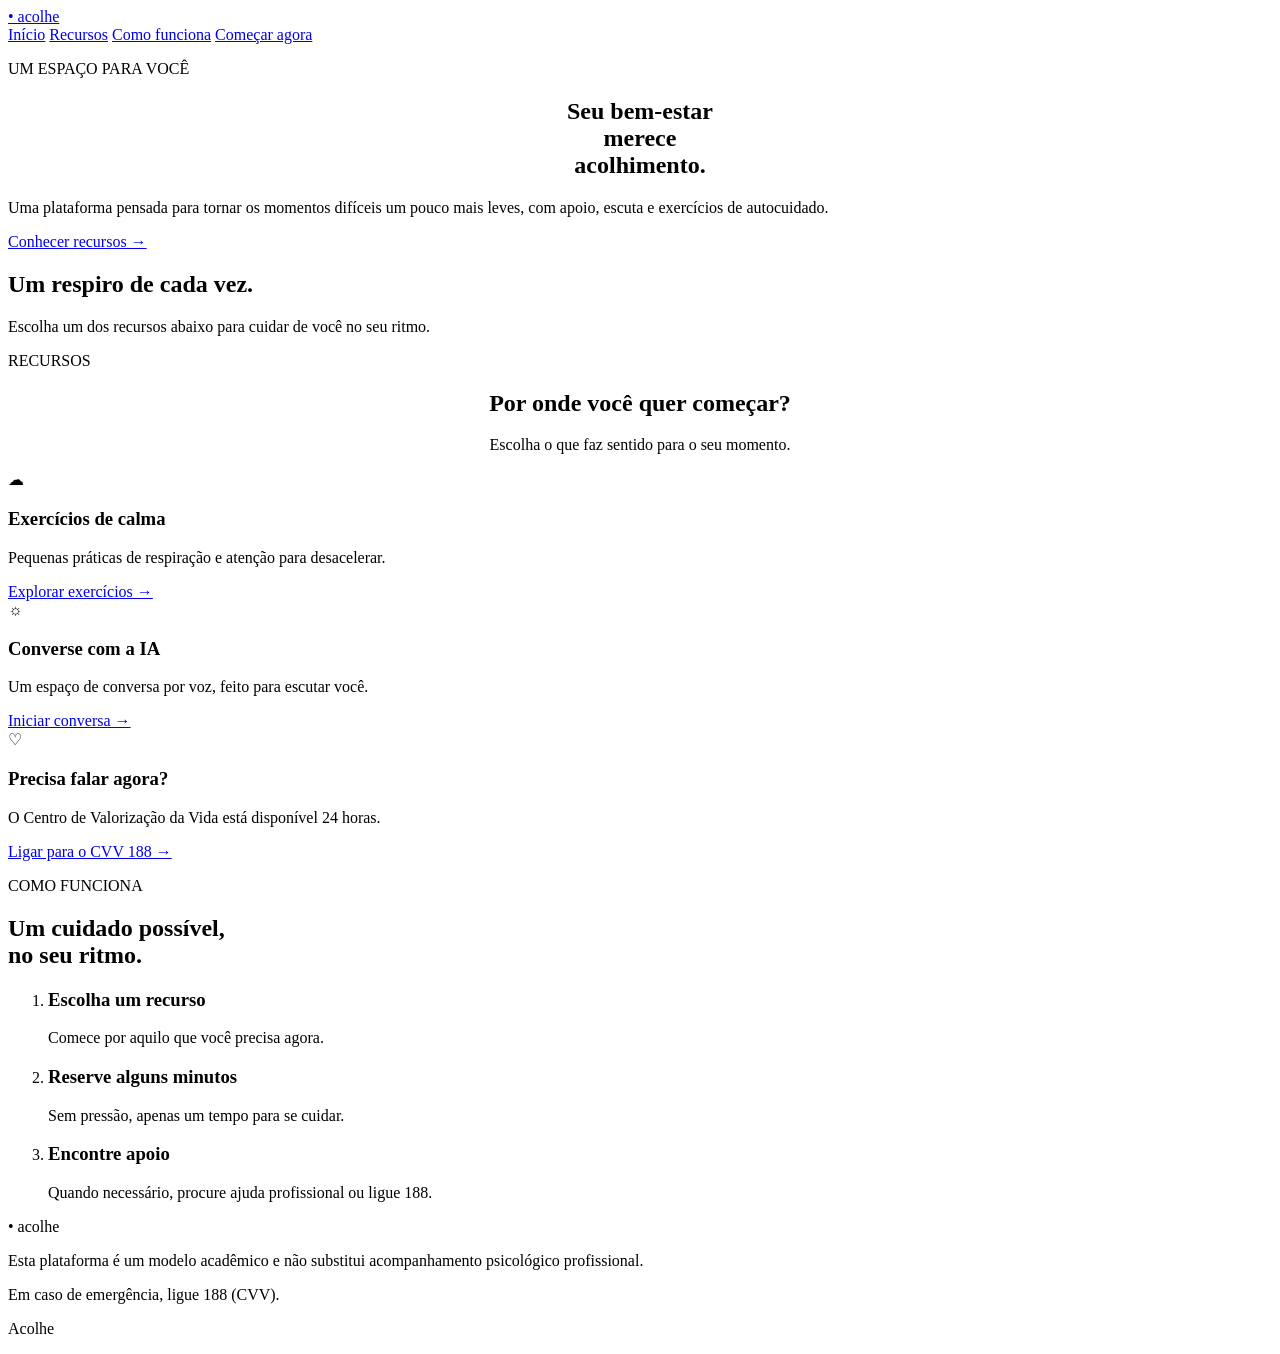
==== index.html @ ecd179ce "feat: adiciona estrutura inicial da página" ====
<!DOCTYPE html>
<html lang="pt-BR">
<head>
  <meta charset="UTF-8">
  <meta name="viewport" content="width=device-width, initial-scale=1.0">
  <title>Acolhe — Bem-estar</title>
</head>
<body>
  <header>
    <a href="#inicio" aria-label="Acolhe, página inicial">• acolhe</a>

    <nav aria-label="Navegação principal">
      <a href="#inicio">Início</a>
      <a href="#recursos">Recursos</a>
      <a href="#como-funciona">Como funciona</a>
      <a href="#recursos">Começar agora</a>
    </nav>
  </header>

  <main>
    <section id="inicio" aria-labelledby="titulo-principal">
      <p>UM ESPAÇO PARA VOCÊ</p>
      <center>
        <h1 id="titulo-principal">Seu bem-estar<br>merece<br>acolhimento.</h1>
      </center>
      <p>Uma plataforma pensada para tornar os momentos difíceis um pouco mais leves, com apoio, escuta e exercícios de autocuidado.</p>
      <a href="#recursos">Conhecer recursos →</a>
    </section>

    <section aria-labelledby="respiro-titulo">
      <h2 id="respiro-titulo">Um respiro de cada vez.</h2>
      <p>Escolha um dos recursos abaixo para cuidar de você no seu ritmo.</p>
    </section>

    <section id="recursos" aria-labelledby="recursos-titulo">
      <p>RECURSOS</p>
      <center>
        <h2 id="recursos-titulo">Por onde você quer começar?</h2>
        <p>Escolha o que faz sentido para o seu momento.</p>
      </center>

      <article>
        <span aria-hidden="true">☁</span>
        <h3>Exercícios de calma</h3>
        <p>Pequenas práticas de respiração e atenção para desacelerar.</p>
        <a href="#calma">Explorar exercícios →</a>
      </article>

      <article>
        <span aria-hidden="true">☼</span>
        <h3>Converse com a IA</h3>
        <p>Um espaço de conversa por voz, feito para escutar você.</p>
        <a href="#conversa">Iniciar conversa →</a>
      </article>

      <article>
        <span aria-hidden="true">♡</span>
        <h3>Precisa falar agora?</h3>
        <p>O Centro de Valorização da Vida está disponível 24 horas.</p>
        <a href="tel:188">Ligar para o CVV 188 →</a>
      </article>
    </section>

    <section id="como-funciona" aria-labelledby="como-funciona-titulo">
      <p>COMO FUNCIONA</p>
      <h2 id="como-funciona-titulo">Um cuidado possível,<br>no seu ritmo.</h2>

      <ol>
        <li>
          <h3>Escolha um recurso</h3>
          <p>Comece por aquilo que você precisa agora.</p>
        </li>
        <li>
          <h3>Reserve alguns minutos</h3>
          <p>Sem pressão, apenas um tempo para se cuidar.</p>
        </li>
        <li>
          <h3>Encontre apoio</h3>
          <p>Quando necessário, procure ajuda profissional ou ligue 188.</p>
        </li>
      </ol>
    </section>
  </main>

  <footer>
    <p>• acolhe</p>
    <p>Esta plataforma é um modelo acadêmico e não substitui acompanhamento psicológico profissional.</p>
    <p>Em caso de emergência, ligue 188 (CVV).</p>
    <p>Acolhe</p>
  </footer>
</body>
</html>
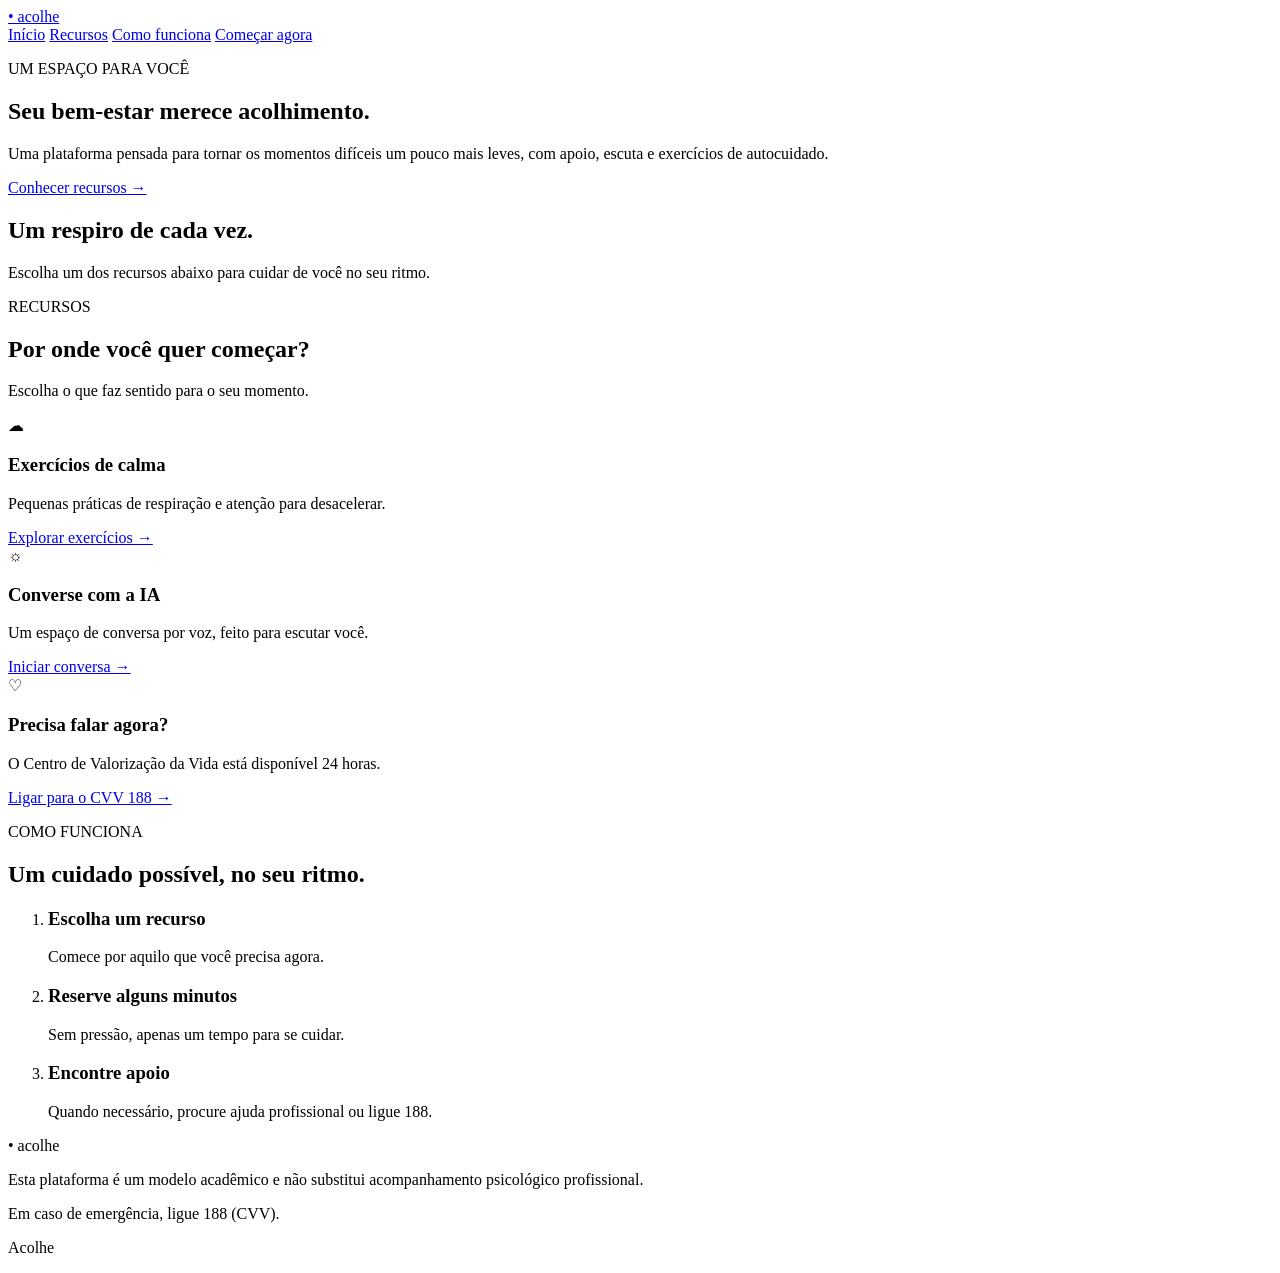
==== commit ca834821: "Adicionada a estrutura de pastas e codigo inicial em JavaScript" ====
--- a/index.html
+++ b/index.html
@@ -20,9 +20,7 @@
   <main>
     <section id="inicio" aria-labelledby="titulo-principal">
       <p>UM ESPAÇO PARA VOCÊ</p>
-      <center>
-        <h1 id="titulo-principal">Seu bem-estar<br>merece<br>acolhimento.</h1>
-      </center>
+      <h1 id="titulo-principal">Seu bem-estar merece acolhimento.</h1>
       <p>Uma plataforma pensada para tornar os momentos difíceis um pouco mais leves, com apoio, escuta e exercícios de autocuidado.</p>
       <a href="#recursos">Conhecer recursos →</a>
     </section>
@@ -34,10 +32,8 @@
 
     <section id="recursos" aria-labelledby="recursos-titulo">
       <p>RECURSOS</p>
-      <center>
-        <h2 id="recursos-titulo">Por onde você quer começar?</h2>
-        <p>Escolha o que faz sentido para o seu momento.</p>
-      </center>
+      <h2 id="recursos-titulo">Por onde você quer começar?</h2>
+      <p>Escolha o que faz sentido para o seu momento.</p>
 
       <article>
         <span aria-hidden="true">☁</span>
@@ -63,7 +59,7 @@
 
     <section id="como-funciona" aria-labelledby="como-funciona-titulo">
       <p>COMO FUNCIONA</p>
-      <h2 id="como-funciona-titulo">Um cuidado possível,<br>no seu ritmo.</h2>
+      <h2 id="como-funciona-titulo">Um cuidado possível, no seu ritmo.</h2>
 
       <ol>
         <li>
@@ -87,6 +83,7 @@
     <p>Esta plataforma é um modelo acadêmico e não substitui acompanhamento psicológico profissional.</p>
     <p>Em caso de emergência, ligue 188 (CVV).</p>
     <p>Acolhe</p>
+    <script src="assets/js/script.js"></script>
   </footer>
 </body>
-</html>
+</html>
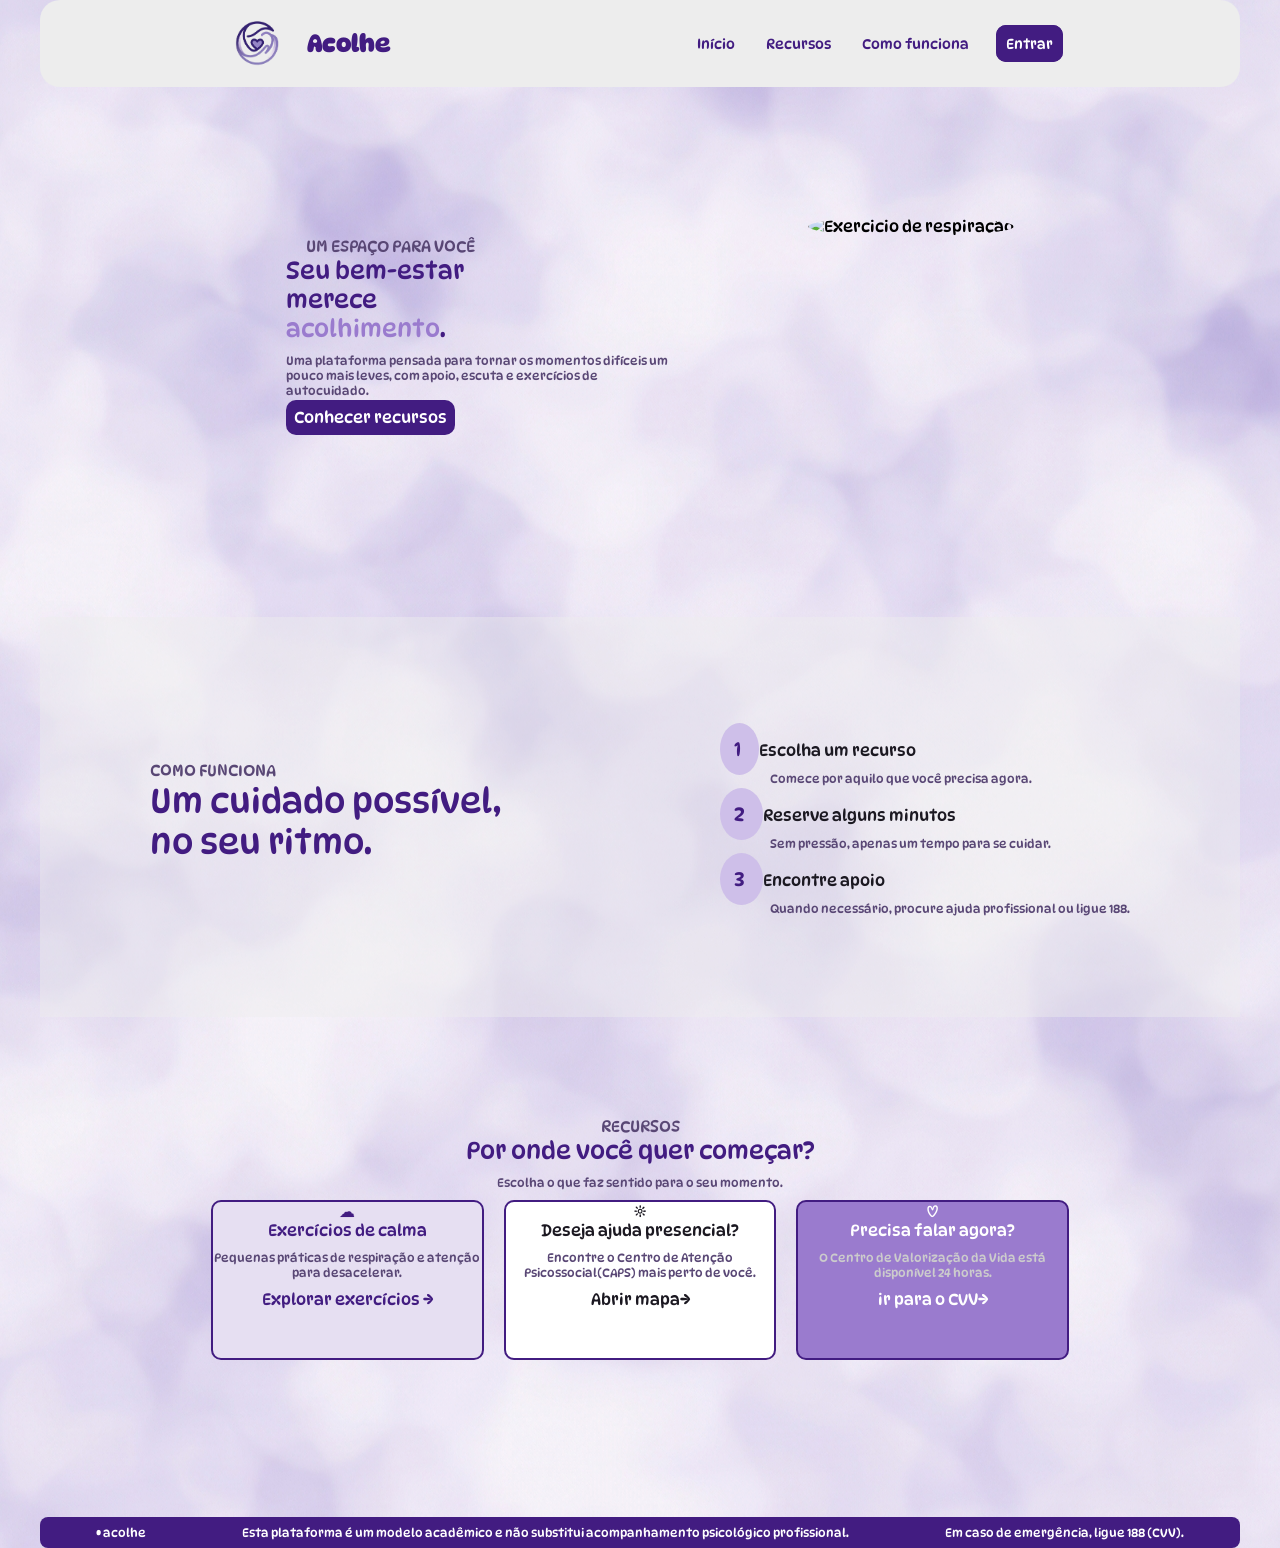
==== commit 7bf97e43: "Adiciona css e página de login" ====
--- a/index.html
+++ b/index.html
@@ -1,89 +1,129 @@
-<!DOCTYPE html>
+<!doctype html>
 <html lang="pt-BR">
-<head>
-  <meta charset="UTF-8">
-  <meta name="viewport" content="width=device-width, initial-scale=1.0">
-  <title>Acolhe — Bem-estar</title>
-</head>
-<body>
-  <header>
-    <a href="#inicio" aria-label="Acolhe, página inicial">• acolhe</a>
+	<head>
+		<meta charset="UTF-8" />
+		<meta name="viewport" content="width=device-width, initial-scale=1.0" />
+		<title>Acolhe — Bem-estar</title>
+		<link rel="preconnect" href="https://fonts.googleapis.com" />
+		<link rel="preconnect" href="https://fonts.gstatic.com" crossorigin />
+		<link
+			href="https://fonts.googleapis.com/css2?family=DynaPuff:wght@400..700&display=swap"
+			rel="stylesheet"
+		/>
+		<link rel="stylesheet" href="/assets/css/style.css" />
+	</head>
+	<body>
+		<header>
+			<div id="logo">
+				<img src="/assets/images/logo_acolhe.png" alt="logo 'ACOLHE'" />
+				<h2>Acolhe</h2>
+			</div>
 
-    <nav aria-label="Navegação principal">
-      <a href="#inicio">Início</a>
-      <a href="#recursos">Recursos</a>
-      <a href="#como-funciona">Como funciona</a>
-      <a href="#recursos">Começar agora</a>
-    </nav>
-  </header>
+			<nav aria-label="Navegação principal">
+				<a href="#inicio">Início</a>
+				<a href="#recursos">Recursos</a>
+				<a href="#como-funciona">Como funciona</a>
+				<a id="comecar" href="./pages/login.html">Entrar</a>
+			</nav>
+		</header>
 
-  <main>
-    <section id="inicio" aria-labelledby="titulo-principal">
-      <p>UM ESPAÇO PARA VOCÊ</p>
-      <h1 id="titulo-principal">Seu bem-estar merece acolhimento.</h1>
-      <p>Uma plataforma pensada para tornar os momentos difíceis um pouco mais leves, com apoio, escuta e exercícios de autocuidado.</p>
-      <a href="#recursos">Conhecer recursos →</a>
-    </section>
+		<main>
+			<div class="inicio">
+				<section id="inicio">
+					<h3>UM ESPAÇO PARA VOCÊ</h3>
+					<h1 id="titulo-principal">
+						Seu bem-estar<br />
+						merece<br />
+						<span>acolhimento</span>.
+					</h1>
+					<p>
+						Uma plataforma pensada para tornar os momentos difíceis um pouco
+						mais leves, com apoio, escuta e exercícios de autocuidado.
+					</p>
+					<a href="#recursos">Conhecer recursos</a>
+				</section>
+				<section id="respiracao">
+					<img
+						src="https://gifdb.com/images/high/breathing-exercise-inspire-expire-brain-o85womj6zkg42b1z.webp"
+						alt="Exercicio de respiração"
+					/>
+				</section>
+			</div>
 
-    <section aria-labelledby="respiro-titulo">
-      <h2 id="respiro-titulo">Um respiro de cada vez.</h2>
-      <p>Escolha um dos recursos abaixo para cuidar de você no seu ritmo.</p>
-    </section>
+			<section id="como-funciona">
+				<div>
+					<p>COMO FUNCIONA</p>
+					<h2 id="como-funciona-titulo">
+						Um cuidado possível,<br />
+						no seu ritmo.
+					</h2>
+				</div>
 
-    <section id="recursos" aria-labelledby="recursos-titulo">
-      <p>RECURSOS</p>
-      <h2 id="recursos-titulo">Por onde você quer começar?</h2>
-      <p>Escolha o que faz sentido para o seu momento.</p>
+				<ol>
+					<li>
+						<h4><span>1 </span>Escolha um recurso</h4>
+						<p>Comece por aquilo que você precisa agora.</p>
+					</li>
+					<li>
+						<h4><span>2 </span>Reserve alguns minutos</h4>
+						<p>Sem pressão, apenas um tempo para se cuidar.</p>
+					</li>
+					<li>
+						<h4><span>3 </span>Encontre apoio</h4>
+						<p>Quando necessário, procure ajuda profissional ou ligue 188.</p>
+					</li>
+				</ol>
+			</section>
+			<section id="recursos">
+				<h3>RECURSOS</h3>
+				<h1 id="recursos-titulo">Por onde você quer começar?</h1>
+				<p>Escolha o que faz sentido para o seu momento.</p>
 
-      <article>
-        <span aria-hidden="true">☁</span>
-        <h3>Exercícios de calma</h3>
-        <p>Pequenas práticas de respiração e atenção para desacelerar.</p>
-        <a href="#calma">Explorar exercícios →</a>
-      </article>
+				<div class="cards">
+					<div id="exercicios">
+						<span>☁</span>
+						<h4>Exercícios de calma</h4>
+						<p>Pequenas práticas de respiração e atenção para desacelerar.</p>
+						<a href="#calma">Explorar exercícios →</a>
+					</div>
+					<div id="mapa">
+						<span>☼</span>
+						<h4>Deseja ajuda presencial?</h4>
+						<p>
+							Encontre o Centro de Atenção Psicossocial(CAPS) mais perto de
+							você.
+						</p>
+						<a href="#map" onclick="abrirMapa()"> Abrir mapa→</a>
+					</div>
+					<div id="cvv">
+						<span>♡</span>
+						<h4>Precisa falar agora?</h4>
+						<p>O Centro de Valorização da Vida está disponível 24 horas.</p>
+						<a href="https://cvv.org.br/" target="_blank">ir para o CVV→</a>
+					</div>
+				</div>
+			</section>
+			<div class="map" id="map">
+				<a href="#map" onclick="fecharMapa()"> Fechar Mapa</a>
+				<iframe
+					src="https://www.google.com/maps/embed?pb=!1m16!1m12!1m3!1d29485.3867328545!2d-44.09851114411207!3d-22.516435971276398!2m3!1f0!2f0!3f0!3m2!1i1024!2i768!4f13.1!2m1!1sCAPS%20volta%20redonda!5e0!3m2!1spt-BR!2sbr!4v1795475889923!5m2!1spt-BR!2sbr"
+					width="800"
+					height="600"
+					allowfullscreen=""
+					loading="lazy"
+					referrerpolicy="strict-origin-when-cross-origin"
+				></iframe>
+			</div>
+		</main>
 
-      <article>
-        <span aria-hidden="true">☼</span>
-        <h3>Converse com a IA</h3>
-        <p>Um espaço de conversa por voz, feito para escutar você.</p>
-        <a href="#conversa">Iniciar conversa →</a>
-      </article>
-
-      <article>
-        <span aria-hidden="true">♡</span>
-        <h3>Precisa falar agora?</h3>
-        <p>O Centro de Valorização da Vida está disponível 24 horas.</p>
-        <a href="tel:188">Ligar para o CVV 188 →</a>
-      </article>
-    </section>
-
-    <section id="como-funciona" aria-labelledby="como-funciona-titulo">
-      <p>COMO FUNCIONA</p>
-      <h2 id="como-funciona-titulo">Um cuidado possível, no seu ritmo.</h2>
-
-      <ol>
-        <li>
-          <h3>Escolha um recurso</h3>
-          <p>Comece por aquilo que você precisa agora.</p>
-        </li>
-        <li>
-          <h3>Reserve alguns minutos</h3>
-          <p>Sem pressão, apenas um tempo para se cuidar.</p>
-        </li>
-        <li>
-          <h3>Encontre apoio</h3>
-          <p>Quando necessário, procure ajuda profissional ou ligue 188.</p>
-        </li>
-      </ol>
-    </section>
-  </main>
-
-  <footer>
-    <p>• acolhe</p>
-    <p>Esta plataforma é um modelo acadêmico e não substitui acompanhamento psicológico profissional.</p>
-    <p>Em caso de emergência, ligue 188 (CVV).</p>
-    <p>Acolhe</p>
-    <script src="assets/js/script.js"></script>
-  </footer>
-</body>
-</html>+		<footer>
+			<p>• acolhe</p>
+			<p>
+				Esta plataforma é um modelo acadêmico e não substitui acompanhamento
+				psicológico profissional.
+			</p>
+			<p>Em caso de emergência, ligue 188 (CVV).</p>
+			<script src="assets/js/script.js"></script>
+		</footer>
+	</body>
+</html>
--- a/assets/css/style.css
+++ b/assets/css/style.css
@@ -0,0 +1,281 @@
+*{
+    box-sizing: border-box;
+    font-family: DynaPuff;
+    max-width: 1200px;
+    margin: 0 auto;
+}
+
+body {
+    background-image: url(../images/fundo.jpg);
+    background-repeat: repeat;
+    background-position: center;
+    background-color: #faf8fc;
+}
+
+header{
+    background-color: #EDEDED;
+    display: flex;
+    padding: 0px 20px;
+    border-radius: 20px;
+    justify-content: space-between;
+    color: #421C81;
+    width: 100%;
+    margin: 0 auto;
+    align-items: center;
+    
+
+    nav a{
+        text-decoration: none;
+        color: #421C81;
+        font-size: 14px;
+        margin: 0 10px;
+        padding: 4px;
+        
+    }
+    nav a:hover{
+    
+            background-color: #421C81;
+            color: #fff;
+            padding: 4px;
+            border-radius: 8px;
+    }
+
+    #comecar{
+        text-decoration: none;
+        color: white;
+        background-color: #421C81;
+        padding: 8px;
+        border-radius: 10px;
+        border: 2px solid #421C81;
+    }
+    #comecar:hover{
+        background-color: #fff;
+        color: #421C81;
+        padding: 8px;
+    }
+
+
+
+}
+main{
+    margin: 0 auto;
+}
+#logo{
+    display: flex;
+    align-items: center;
+    justify-content: center;
+    img{
+        width: 100px;
+    }
+}
+
+.inicio{
+    max-width: 80%;
+    margin: 0 auto;
+    display: flex;
+    margin-top: 30px;
+    padding: 100px 50px;
+}
+h3 {
+    color: #594775;
+    font-weight: lighter;
+    font-size: 16px;
+    margin: 0 20px 0;
+    text-align: center;
+}
+h1 {
+
+    color: #421C81;
+    margin: 0;
+    padding: 0;
+    font-weight: 400;
+
+    span {
+        color: #9A7BCE;
+    }
+}
+
+p {
+    color: #594775;
+    font-size: 12px;
+    margin:10px 0px;
+}
+
+
+
+#inicio{
+    max-width: 50%;
+    padding: 20px;
+    height: 300px;
+    align-items: center;
+
+    h3{
+        text-align: start;
+    }
+
+    h1{
+        
+        color: #421C81;
+        margin: 0;
+        padding: 0;
+        font-weight: 400;
+        span{
+            color: #9A7BCE;
+        }
+    }
+
+    
+
+    a{
+        text-decoration: none;
+        color: white;
+        background-color: #421C81;
+        padding: 8px;
+        border-radius: 10px;
+    }
+}
+
+#respiracao{
+    text-align: center;
+    img{
+        height: 300px;
+        border-radius: 100%;
+    }
+}
+
+#recursos{
+    
+    padding: 100px 50px;
+    max-width: 100%;
+    height: 500px;
+    text-align: center;
+    border-radius: 20px;
+    
+}
+
+
+
+.cards{
+    max-width: 78%;
+    display: flex;
+    justify-content: space-around;
+    gap: 20px;
+    div{
+        background-color: #E6DFF2;
+        border-radius: 10px;
+        width: 280px;
+        height: 160px;
+        h4{
+            font-weight: 300;
+        }
+        a{
+            text-decoration: none;
+        }
+    }
+
+    #exercicios{
+        background-color: #E6DFF2;
+        border: 2px solid #421C81;
+        color: #421C81;
+        a{color: #421C81;}
+    }
+
+    #mapa{
+        background-color: #fff;
+        border: 2px solid #421C81;
+        color: #1B1821;
+        
+        a {
+                color: #1B1821;
+            }
+    }
+
+    #cvv{
+        background-color: #9A7BCE;
+        border: 2px solid #421C81;
+        color: white;
+        a{color: white;}
+        p{
+            color: #ccc;
+        }
+    }
+}
+
+#como-funciona{
+    background-color: #ededed6e;
+    height: 400px;
+    align-items: start;
+    display: flex;
+    padding: 10px 20px 20px 20px;
+    align-items: center;
+    div p{
+        margin:0px;
+        font-size: 16px;
+    }
+        #como-funciona-titulo{
+            font-size: 34px;
+            color: #421C81;
+            font-weight: 400;
+        }
+    ol{
+        margin-top: 40px;
+        list-style: none;
+        display: flex;
+        flex-direction: column;
+        justify-content: space-around;
+        gap: 6px;
+        li{
+            margin: 0;
+        }
+    }
+    
+    h4{
+        font-size: 16px;
+        font-weight: 400;
+        color: #1B1821;
+    }
+    span{
+        background-color: #cebfe9;
+        color: #421C81;
+        padding: 14px;
+        font-size: 20px;
+        border-radius: 50%;
+    }
+    li p{
+        text-align: start;
+        margin-left: 50px;
+    }
+}
+
+.map{
+    display: none;
+    flex-direction: column;
+    margin: 0 auto;
+    text-align: center;
+
+    a{
+        color: #421C81;
+        text-decoration: none;
+
+    }
+
+}
+iframe{
+    border: 2px solid #421C81;
+    border-radius: 10px;
+    margin-bottom: 20px;
+}
+
+footer{
+    display: flex;
+    margin: 0;
+    padding: 8px;
+    background-color: #421C81;
+    align-items: center;
+    justify-content: space-around;
+    border-radius: 8px;
+    p{
+        color: #fff;
+        margin: 0;
+    }
+}
